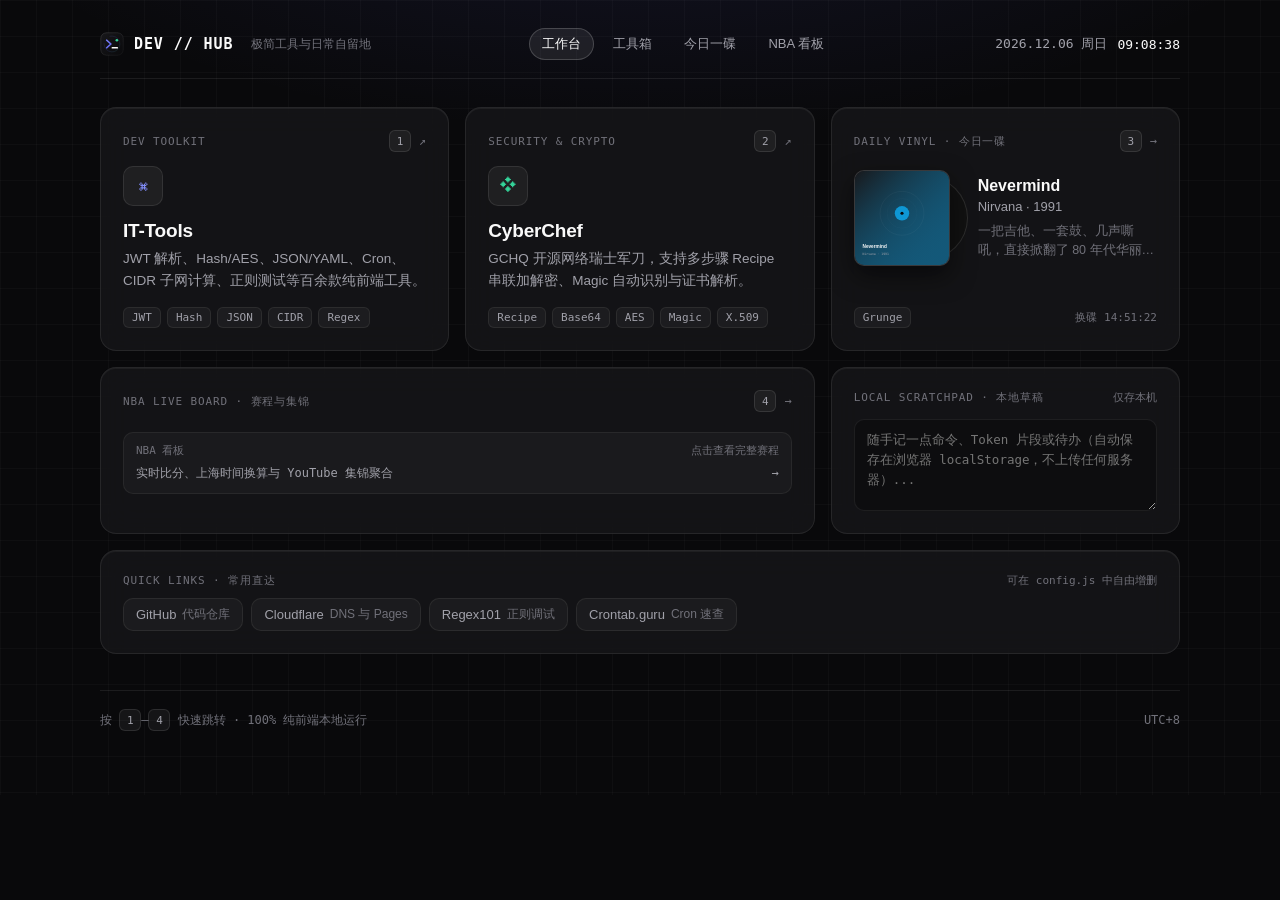
==== index.html @ 559cf58a "feat: initial DEV // HUB with local IT-Tools, CyberChef, Daily Vinyl, and NBA board" ====
<!DOCTYPE html>
<html lang="zh-CN">
<head>
  <meta charset="UTF-8" />
  <meta name="viewport" content="width=device-width, initial-scale=1.0" />
  <title>DEV // HUB — 个人数字工作台</title>
  <link rel="icon" type="image/svg+xml" href="./assets/icon.svg" />
  <link rel="stylesheet" href="./assets/theme.css" />
</head>
<body>
  <div class="container">
    <header class="topbar">
      <div class="brand">
        <img class="brand-icon" src="./assets/icon.svg" alt="DEV // HUB" />
        <span class="brand-title" id="siteTitle">DEV // HUB</span>
        <span class="brand-sub" id="siteSub">极简工具与日常自留地</span>
      </div>

      <nav class="nav-pills" aria-label="主导航">
        <a class="nav-pill active" href="./">工作台</a>
        <a class="nav-pill" href="./tools/?app=it-tools">工具箱</a>
        <a class="nav-pill" href="./vinyl/">今日一碟</a>
        <a class="nav-pill" href="./nba/">NBA 看板</a>
      </nav>

      <div class="clock-box" title="上海时间 (Asia/Shanghai)">
        <span id="clockDate">----.--.--</span>
        <span class="clock-time" id="clockTime">--:--:--</span>
      </div>
    </header>

    <main class="bento-grid">
      <!-- IT-Tools -->
      <a class="card card-interactive col-span-4" id="cardItTools" href="https://it-tools.tech" target="_blank" rel="noopener noreferrer">
        <div class="card-header">
          <span class="card-kicker">Dev Toolkit</span>
          <div style="display:flex;align-items:center;gap:8px;">
            <span class="kbd">1</span>
            <span class="arrow-hint">↗</span>
          </div>
        </div>
        <div class="tool-icon" style="color:#818cf8;">⌘</div>
        <h2 class="tool-title" id="itToolsName">IT-Tools</h2>
        <p class="tool-desc" id="itToolsDesc">开发者日常瑞士军刀。</p>
        <div class="tags" id="itToolsTags"></div>
      </a>

      <!-- CyberChef -->
      <a class="card card-interactive col-span-4" id="cardCyberChef" href="https://gchq.github.io/CyberChef/" target="_blank" rel="noopener noreferrer">
        <div class="card-header">
          <span class="card-kicker">Security &amp; Crypto</span>
          <div style="display:flex;align-items:center;gap:8px;">
            <span class="kbd">2</span>
            <span class="arrow-hint">↗</span>
          </div>
        </div>
        <div class="tool-icon" style="color:#34d399;">❖</div>
        <h2 class="tool-title" id="cyberChefName">CyberChef</h2>
        <p class="tool-desc" id="cyberChefDesc">安全与编解码流水线。</p>
        <div class="tags" id="cyberChefTags"></div>
      </a>

      <!-- 今日一碟 Live 卡片 -->
      <a class="card card-interactive col-span-4" id="cardVinyl" href="./vinyl/">
        <div class="card-header">
          <span class="card-kicker">Daily Vinyl · 今日一碟</span>
          <div style="display:flex;align-items:center;gap:8px;">
            <span class="kbd">3</span>
            <span class="arrow-hint">→</span>
          </div>
        </div>
        <div class="vinyl-preview">
          <div class="vinyl-thumb-wrap">
            <img class="vinyl-thumb" id="vinylThumb" alt="今日专辑封面" />
            <div class="vinyl-disc-mini" id="vinylDiscMini"></div>
          </div>
          <div class="vinyl-meta">
            <h3 id="vinylTitle">加载今日唱片...</h3>
            <div class="artist" id="vinylArtist">—</div>
            <div class="snippet" id="vinylSnippet">每天零点自动切换一张经典摇滚专辑。</div>
          </div>
        </div>
        <div class="tags" style="justify-content:space-between;align-items:center;">
          <span class="tag" id="vinylGenre">Classic Rock</span>
          <span style="font-family:var(--font-mono);font-size:11px;color:var(--text-muted);" id="vinylCountdown">00:00 换碟</span>
        </div>
      </a>

      <!-- NBA 赛程与亮点 Live 卡片 -->
      <a class="card card-interactive col-span-8" id="cardNba" href="./nba/">
        <div class="card-header">
          <span class="card-kicker">NBA Live Board · 赛程与集锦</span>
          <div style="display:flex;align-items:center;gap:8px;">
            <span class="kbd">4</span>
            <span class="arrow-hint">→</span>
          </div>
        </div>
        <div class="nba-mini-list" id="nbaMiniList">
          <div class="nba-mini-game">
            <div class="nba-mini-status"><span>正在拉取今日赛程...</span></div>
            <div class="nba-mini-row"><span>—</span><span>—</span></div>
          </div>
        </div>
      </a>

      <!-- 本地极简便签 -->
      <section class="card col-span-4" aria-label="本地暂存便签">
        <div class="card-header">
          <span class="card-kicker">Local Scratchpad · 本地草稿</span>
          <span style="font-family:var(--font-mono);font-size:11px;color:var(--text-muted);" id="scratchStatus">仅存本机</span>
        </div>
        <textarea
          class="scratchpad"
          id="scratchpad"
          placeholder="随手记一点命令、Token 片段或待办（自动保存在浏览器 localStorage，不上传任何服务器）..."
        ></textarea>
      </section>

      <!-- 常用快捷链接扩展位 -->
      <section class="card col-span-12" aria-label="快捷入口">
        <div class="card-header" style="margin-bottom:10px;">
          <span class="card-kicker">Quick Links · 常用直达</span>
          <span style="font-family:var(--font-mono);font-size:11px;color:var(--text-muted);">可在 config.js 中自由增删</span>
        </div>
        <div class="quick-links" id="quickLinks"></div>
      </section>
    </main>

    <footer class="footer">
      <span>按 <span class="kbd">1</span>–<span class="kbd">4</span> 快速跳转 · 100% 纯前端本地运行</span>
      <span id="footerDate">UTC+8</span>
    </footer>
  </div>

  <script type="module" src="./assets/home.js"></script>
</body>
</html>
---- assets/theme.css ----
:root {
  --bg: #09090b;
  --bg-elevated: rgba(24, 24, 27, 0.72);
  --bg-elevated-hover: rgba(30, 30, 35, 0.86);
  --border: rgba(255, 255, 255, 0.08);
  --border-hover: rgba(255, 255, 255, 0.18);
  --text: #fafafa;
  --text-secondary: #a1a1aa;
  --text-muted: #71717a;
  --accent: #6366f1;
  --accent-soft: rgba(99, 102, 241, 0.16);
  --emerald: #10b981;
  --amber: #f59e0b;
  --rose: #f43f5e;
  --radius: 16px;
  --radius-sm: 10px;
  --font-sans: 'Inter', -apple-system, BlinkMacSystemFont, 'SF Pro Text', 'PingFang SC', 'Helvetica Neue', sans-serif;
  --font-mono: 'JetBrains Mono', 'SF Mono', ui-monospace, SFMono-Regular, Menlo, Monaco, Consolas, monospace;
}

*,
*::before,
*::after {
  box-sizing: border-box;
}

html,
body {
  margin: 0;
  padding: 0;
  min-height: 100%;
  background-color: var(--bg);
  color: var(--text);
  font-family: var(--font-sans);
  -webkit-font-smoothing: antialiased;
  text-rendering: optimizeLegibility;
}

body {
  position: relative;
  overflow-x: hidden;
  background-image:
    radial-gradient(ellipse 80% 50% at 50% -20%, rgba(99, 102, 241, 0.14), transparent 70%),
    linear-gradient(rgba(255, 255, 255, 0.022) 1px, transparent 1px),
    linear-gradient(90deg, rgba(255, 255, 255, 0.022) 1px, transparent 1px);
  background-size: 100% 100%, 36px 36px, 36px 36px;
  background-attachment: fixed;
}

a {
  color: inherit;
  text-decoration: none;
}

button {
  font-family: inherit;
  color: inherit;
  cursor: pointer;
}

.container {
  width: 100%;
  max-width: 1120px;
  margin: 0 auto;
  padding: 28px 20px 64px;
}

/* Top Navigation Bar */
.topbar {
  display: flex;
  align-items: center;
  justify-content: space-between;
  gap: 16px;
  margin-bottom: 28px;
  padding-bottom: 18px;
  border-bottom: 1px solid var(--border);
}

.brand {
  display: flex;
  align-items: center;
  gap: 10px;
}

.brand-icon {
  width: 24px;
  height: 24px;
  border-radius: 6px;
  display: block;
  flex-shrink: 0;
}

.brand-dot {
  width: 10px;
  height: 10px;
  border-radius: 50%;
  background: var(--emerald);
  box-shadow: 0 0 12px rgba(16, 185, 129, 0.8);
}

.brand-title {
  font-family: var(--font-mono);
  font-size: 15px;
  font-weight: 600;
  letter-spacing: 0.06em;
}

.brand-sub {
  font-size: 12px;
  color: var(--text-muted);
  margin-left: 8px;
}

.nav-pills {
  display: flex;
  align-items: center;
  gap: 6px;
}

.nav-pill {
  padding: 6px 12px;
  border-radius: 999px;
  font-size: 13px;
  color: var(--text-secondary);
  border: 1px solid transparent;
  transition: all 0.18s ease;
}

.nav-pill:hover {
  color: var(--text);
  background: rgba(255, 255, 255, 0.05);
}

.nav-pill.active {
  color: var(--text);
  background: rgba(255, 255, 255, 0.08);
  border-color: var(--border-hover);
}

.clock-box {
  display: flex;
  align-items: center;
  gap: 10px;
  font-family: var(--font-mono);
  font-size: 13px;
  color: var(--text-secondary);
}

.clock-time {
  color: var(--text);
  font-weight: 500;
  font-variant-numeric: tabular-nums;
}

/* Cards */
.card {
  position: relative;
  display: flex;
  flex-direction: column;
  background: var(--bg-elevated);
  backdrop-filter: blur(16px);
  -webkit-backdrop-filter: blur(16px);
  border: 1px solid var(--border);
  border-radius: var(--radius);
  padding: 22px;
  box-shadow: inset 0 1px 0 rgba(255, 255, 255, 0.05);
  transition: border-color 0.2s ease, background-color 0.2s ease, transform 0.2s ease, box-shadow 0.2s ease;
  overflow: hidden;
}

.card-interactive:hover {
  border-color: var(--border-hover);
  background: var(--bg-elevated-hover);
  transform: translateY(-2px);
  box-shadow:
    inset 0 1px 0 rgba(255, 255, 255, 0.08),
    0 12px 32px -12px rgba(0, 0, 0, 0.65);
}

.card-header {
  display: flex;
  align-items: center;
  justify-content: space-between;
  gap: 12px;
  margin-bottom: 14px;
}

.card-kicker {
  display: inline-flex;
  align-items: center;
  gap: 8px;
  font-family: var(--font-mono);
  font-size: 11px;
  text-transform: uppercase;
  letter-spacing: 0.08em;
  color: var(--text-muted);
}

.kbd {
  display: inline-flex;
  align-items: center;
  justify-content: center;
  min-width: 22px;
  height: 22px;
  padding: 0 6px;
  border-radius: 6px;
  font-family: var(--font-mono);
  font-size: 11px;
  color: var(--text-secondary);
  background: rgba(255, 255, 255, 0.05);
  border: 1px solid rgba(255, 255, 255, 0.1);
}

.tags {
  display: flex;
  flex-wrap: wrap;
  gap: 6px;
  margin-top: auto;
  padding-top: 16px;
}

.tag {
  font-family: var(--font-mono);
  font-size: 11px;
  color: var(--text-secondary);
  background: rgba(255, 255, 255, 0.04);
  border: 1px solid rgba(255, 255, 255, 0.07);
  padding: 3px 8px;
  border-radius: 6px;
}

.btn {
  display: inline-flex;
  align-items: center;
  justify-content: center;
  gap: 6px;
  padding: 8px 14px;
  border-radius: var(--radius-sm);
  font-size: 13px;
  font-weight: 500;
  border: 1px solid var(--border);
  background: rgba(255, 255, 255, 0.05);
  color: var(--text);
  transition: all 0.18s ease;
}

.btn:hover {
  background: rgba(255, 255, 255, 0.1);
  border-color: var(--border-hover);
}

.btn-primary {
  background: rgba(99, 102, 241, 0.2);
  border-color: rgba(99, 102, 241, 0.45);
  color: #e0e7ff;
}

.btn-primary:hover {
  background: rgba(99, 102, 241, 0.32);
  border-color: rgba(99, 102, 241, 0.7);
}

.btn-sm {
  padding: 5px 10px;
  font-size: 12px;
  border-radius: 8px;
}

/* Bento Grid on Home */
.bento-grid {
  display: grid;
  grid-template-columns: repeat(12, minmax(0, 1fr));
  gap: 16px;
}

.col-span-4 { grid-column: span 4; }
.col-span-5 { grid-column: span 5; }
.col-span-6 { grid-column: span 6; }
.col-span-7 { grid-column: span 7; }
.col-span-8 { grid-column: span 8; }
.col-span-12 { grid-column: span 12; }

.tool-icon {
  width: 40px;
  height: 40px;
  border-radius: 10px;
  display: flex;
  align-items: center;
  justify-content: center;
  font-size: 19px;
  background: rgba(255, 255, 255, 0.05);
  border: 1px solid rgba(255, 255, 255, 0.09);
  margin-bottom: 14px;
}

.tool-title {
  margin: 0 0 6px;
  font-size: 19px;
  font-weight: 600;
  letter-spacing: -0.01em;
}

.tool-desc {
  margin: 0;
  font-size: 13.5px;
  line-height: 1.6;
  color: var(--text-secondary);
}

.arrow-hint {
  font-family: var(--font-mono);
  font-size: 12px;
  color: var(--text-muted);
  transition: transform 0.2s ease, color 0.2s ease;
}

.card-interactive:hover .arrow-hint {
  color: var(--text);
  transform: translate(2px, -2px);
}

/* Home Daily Vinyl Preview */
.vinyl-preview {
  display: flex;
  gap: 16px;
  align-items: center;
  margin-top: 4px;
}

.vinyl-thumb-wrap {
  position: relative;
  width: 96px;
  height: 96px;
  flex-shrink: 0;
}

.vinyl-thumb {
  width: 96px;
  height: 96px;
  border-radius: 10px;
  object-fit: cover;
  border: 1px solid rgba(255, 255, 255, 0.14);
  box-shadow: 0 10px 24px rgba(0, 0, 0, 0.5);
  position: relative;
  z-index: 2;
  background: #18181b;
}

.vinyl-disc-mini {
  position: absolute;
  top: 6px;
  right: -18px;
  width: 84px;
  height: 84px;
  border-radius: 50%;
  background:
    radial-gradient(circle at center, #18181b 0 14%, #6366f1 14% 26%, #111 27% 100%);
  border: 1px solid rgba(255, 255, 255, 0.12);
  z-index: 1;
  transition: transform 0.35s ease;
}

.card-interactive:hover .vinyl-disc-mini {
  transform: translateX(6px) rotate(45deg);
}

.vinyl-meta {
  min-width: 0;
  padding-left: 12px;
}

.vinyl-meta h3 {
  margin: 0 0 4px;
  font-size: 16px;
  font-weight: 600;
  white-space: nowrap;
  overflow: hidden;
  text-overflow: ellipsis;
}

.vinyl-meta .artist {
  font-size: 13px;
  color: var(--text-secondary);
  margin-bottom: 8px;
}

.vinyl-meta .snippet {
  font-size: 12.5px;
  line-height: 1.5;
  color: var(--text-muted);
  display: -webkit-box;
  -webkit-line-clamp: 2;
  -webkit-box-orient: vertical;
  overflow: hidden;
}

/* Home NBA Strip */
.nba-mini-list {
  display: grid;
  grid-template-columns: repeat(3, minmax(0, 1fr));
  gap: 10px;
  margin-top: 6px;
}

.nba-mini-game {
  padding: 10px 12px;
  border-radius: 10px;
  background: rgba(255, 255, 255, 0.03);
  border: 1px solid rgba(255, 255, 255, 0.06);
  font-family: var(--font-mono);
  font-size: 12px;
}

.nba-mini-status {
  font-size: 11px;
  color: var(--text-muted);
  margin-bottom: 6px;
  display: flex;
  justify-content: space-between;
}

.nba-mini-row {
  display: flex;
  justify-content: space-between;
  align-items: center;
  line-height: 1.6;
}

.live-badge {
  color: var(--rose);
  font-weight: 600;
}

/* Scratchpad */
.scratchpad {
  width: 100%;
  min-height: 92px;
  resize: vertical;
  background: rgba(0, 0, 0, 0.28);
  border: 1px solid rgba(255, 255, 255, 0.07);
  border-radius: 10px;
  padding: 10px 12px;
  color: var(--text);
  font-family: var(--font-mono);
  font-size: 12.5px;
  line-height: 1.6;
  outline: none;
  transition: border-color 0.18s ease;
}

.scratchpad:focus {
  border-color: rgba(99, 102, 241, 0.55);
}

.quick-links {
  display: flex;
  flex-wrap: wrap;
  gap: 8px;
}

.quick-link {
  display: inline-flex;
  align-items: center;
  gap: 6px;
  padding: 7px 12px;
  border-radius: 10px;
  font-size: 13px;
  background: rgba(255, 255, 255, 0.035);
  border: 1px solid rgba(255, 255, 255, 0.07);
  color: var(--text-secondary);
  transition: all 0.18s ease;
}

.quick-link:hover {
  color: var(--text);
  border-color: var(--border-hover);
  background: rgba(255, 255, 255, 0.07);
}

.footer {
  margin-top: 36px;
  padding-top: 18px;
  border-top: 1px solid var(--border);
  display: flex;
  align-items: center;
  justify-content: space-between;
  flex-wrap: wrap;
  gap: 12px;
  font-size: 12px;
  color: var(--text-muted);
  font-family: var(--font-mono);
}

/* Responsive */
@media (max-width: 900px) {
  .col-span-4,
  .col-span-5,
  .col-span-6,
  .col-span-7,
  .col-span-8 {
    grid-column: span 12;
  }

  .nba-mini-list {
    grid-template-columns: 1fr;
  }

  .topbar {
    flex-wrap: wrap;
  }

  .brand-sub {
    display: none;
  }
}
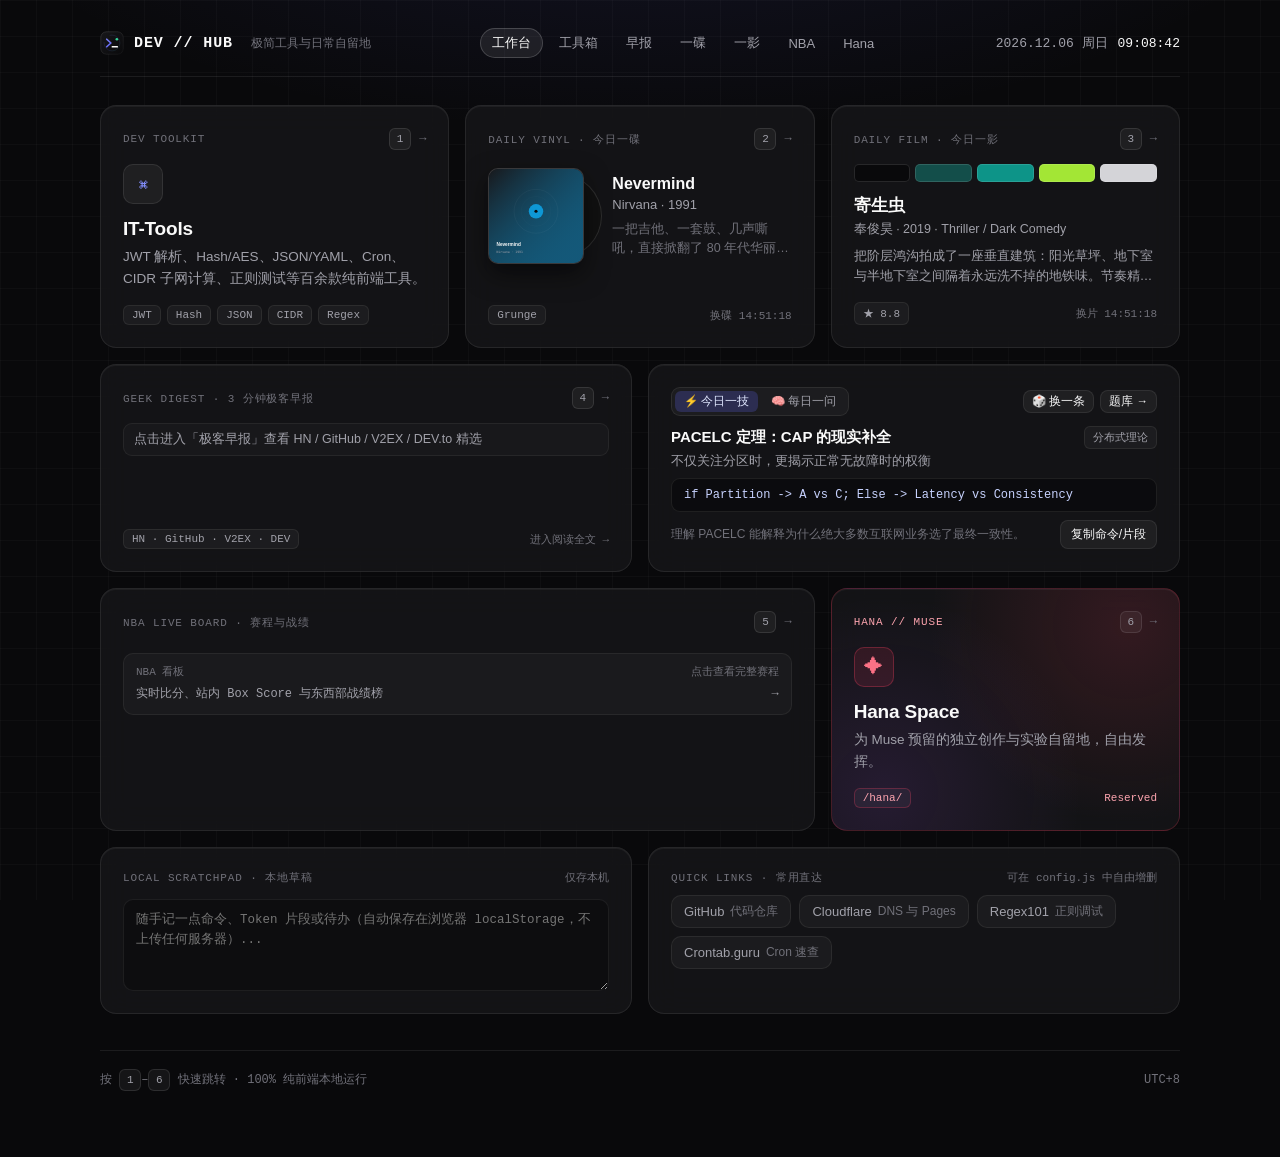
==== commit 7b943ff7: "feat: add /hana, /digest, /film, /qotd; upgrade vinyl & nba; remove CyberChef" ====
--- a/index.html
+++ b/index.html
@@ -18,9 +18,12 @@
 
       <nav class="nav-pills" aria-label="主导航">
         <a class="nav-pill active" href="./">工作台</a>
-        <a class="nav-pill" href="./tools/?app=it-tools">工具箱</a>
-        <a class="nav-pill" href="./vinyl/">今日一碟</a>
-        <a class="nav-pill" href="./nba/">NBA 看板</a>
+        <a class="nav-pill" href="./tools/">工具箱</a>
+        <a class="nav-pill" href="./digest/">早报</a>
+        <a class="nav-pill" href="./vinyl/">一碟</a>
+        <a class="nav-pill" href="./film/">一影</a>
+        <a class="nav-pill" href="./nba/">NBA</a>
+        <a class="nav-pill" href="./hana/">Hana</a>
       </nav>
 
       <div class="clock-box" title="上海时间 (Asia/Shanghai)">
@@ -30,13 +33,13 @@
     </header>
 
     <main class="bento-grid">
-      <!-- IT-Tools -->
-      <a class="card card-interactive col-span-4" id="cardItTools" href="https://it-tools.tech" target="_blank" rel="noopener noreferrer">
+      <!-- 1. IT-Tools -->
+      <a class="card card-interactive col-span-4" id="cardItTools" href="./tools/">
         <div class="card-header">
           <span class="card-kicker">Dev Toolkit</span>
           <div style="display:flex;align-items:center;gap:8px;">
             <span class="kbd">1</span>
-            <span class="arrow-hint">↗</span>
+            <span class="arrow-hint">→</span>
           </div>
         </div>
         <div class="tool-icon" style="color:#818cf8;">⌘</div>
@@ -45,27 +48,12 @@
         <div class="tags" id="itToolsTags"></div>
       </a>
 
-      <!-- CyberChef -->
-      <a class="card card-interactive col-span-4" id="cardCyberChef" href="https://gchq.github.io/CyberChef/" target="_blank" rel="noopener noreferrer">
-        <div class="card-header">
-          <span class="card-kicker">Security &amp; Crypto</span>
+      <!-- 2. 今日一碟 Live 卡片 -->
+      <a class="card card-interactive col-span-4" id="cardVinyl" href="./vinyl/">
+        <div class="card-header">
+          <span class="card-kicker">Daily Vinyl · 今日一碟</span>
           <div style="display:flex;align-items:center;gap:8px;">
             <span class="kbd">2</span>
-            <span class="arrow-hint">↗</span>
-          </div>
-        </div>
-        <div class="tool-icon" style="color:#34d399;">❖</div>
-        <h2 class="tool-title" id="cyberChefName">CyberChef</h2>
-        <p class="tool-desc" id="cyberChefDesc">安全与编解码流水线。</p>
-        <div class="tags" id="cyberChefTags"></div>
-      </a>
-
-      <!-- 今日一碟 Live 卡片 -->
-      <a class="card card-interactive col-span-4" id="cardVinyl" href="./vinyl/">
-        <div class="card-header">
-          <span class="card-kicker">Daily Vinyl · 今日一碟</span>
-          <div style="display:flex;align-items:center;gap:8px;">
-            <span class="kbd">3</span>
             <span class="arrow-hint">→</span>
           </div>
         </div>
@@ -86,12 +74,71 @@
         </div>
       </a>
 
-      <!-- NBA 赛程与亮点 Live 卡片 -->
+      <!-- 3. 今日一影 Live 卡片 -->
+      <a class="card card-interactive col-span-4" id="cardFilm" href="./film/">
+        <div class="card-header">
+          <span class="card-kicker">Daily Film · 今日一影</span>
+          <div style="display:flex;align-items:center;gap:8px;">
+            <span class="kbd">3</span>
+            <span class="arrow-hint">→</span>
+          </div>
+        </div>
+        <div class="palette-strip" id="filmPalettePreview" style="margin-bottom:12px;"></div>
+        <h3 id="filmTitle" style="margin:0 0 4px;font-size:17px;font-weight:600;">加载今日电影...</h3>
+        <div id="filmMeta" style="font-size:12.5px;color:var(--text-secondary);margin-bottom:8px;">—</div>
+        <p id="filmSnippet" class="tool-desc" style="font-size:12.5px;display:-webkit-box;-webkit-line-clamp:2;-webkit-box-orient:vertical;overflow:hidden;">
+          每天零点推荐一部值得重温的影史佳作。
+        </p>
+        <div class="tags" style="justify-content:space-between;align-items:center;">
+          <span class="tag" id="filmRatingTag">★ —</span>
+          <span style="font-family:var(--font-mono);font-size:11px;color:var(--text-muted);" id="filmCountdown">换片 --:--:--</span>
+        </div>
+      </a>
+
+      <!-- 4. 极客早报 · 3 分钟速览 -->
+      <a class="card card-interactive col-span-6" id="cardDigest" href="./digest/">
+        <div class="card-header">
+          <span class="card-kicker">Geek Digest · 3 分钟极客早报</span>
+          <div style="display:flex;align-items:center;gap:8px;">
+            <span class="kbd">4</span>
+            <span class="arrow-hint">→</span>
+          </div>
+        </div>
+        <div class="digest-mini-list" id="digestMiniList">
+          <div class="digest-mini-item">
+            <span class="digest-mini-title">正在聚合 HN / GitHub / V2EX / DEV.to...</span>
+          </div>
+        </div>
+        <div class="tags" style="justify-content:space-between;align-items:center;padding-top:12px;">
+          <span class="tag" id="digestSourcesTag">HN · GitHub · V2EX · DEV</span>
+          <span style="font-family:var(--font-mono);font-size:11px;color:var(--text-muted);">进入阅读全文 →</span>
+        </div>
+      </a>
+
+      <!-- 今日一词 / 每日一问（首页内联交互卡） -->
+      <section class="card col-span-6" aria-label="今日一词与每日一问">
+        <div class="card-header" style="margin-bottom:10px;">
+          <div class="qotd-tabs" role="tablist">
+            <button class="qotd-tab active" id="homeTabTip" data-qmode="tip">⚡ 今日一技</button>
+            <button class="qotd-tab" id="homeTabQ" data-qmode="question">🧠 每日一问</button>
+          </div>
+          <div style="display:flex;align-items:center;gap:6px;">
+            <button class="btn btn-sm" id="btnQotdRoll" style="padding:3px 8px;font-size:11.5px;">🎲 换一条</button>
+            <a class="btn btn-sm" href="./qotd/" style="padding:3px 8px;font-size:11.5px;">题库 →</a>
+          </div>
+        </div>
+
+        <div id="homeQotdBody">
+          <div style="font-size:13px;color:var(--text-muted);">正在加载今日一词与每日一问...</div>
+        </div>
+      </section>
+
+      <!-- 5. NBA 赛程与亮点 Live 卡片 -->
       <a class="card card-interactive col-span-8" id="cardNba" href="./nba/">
         <div class="card-header">
-          <span class="card-kicker">NBA Live Board · 赛程与集锦</span>
-          <div style="display:flex;align-items:center;gap:8px;">
-            <span class="kbd">4</span>
+          <span class="card-kicker">NBA Live Board · 赛程与战绩</span>
+          <div style="display:flex;align-items:center;gap:8px;">
+            <span class="kbd">5</span>
             <span class="arrow-hint">→</span>
           </div>
         </div>
@@ -103,8 +150,26 @@
         </div>
       </a>
 
+      <!-- 6. Hana // Muse 专属预留空间 -->
+      <a class="card card-interactive card-hana col-span-4" id="cardHana" href="./hana/">
+        <div class="card-header">
+          <span class="card-kicker" style="color:#fda4af;">Hana // Muse</span>
+          <div style="display:flex;align-items:center;gap:8px;">
+            <span class="kbd">6</span>
+            <span class="arrow-hint">→</span>
+          </div>
+        </div>
+        <div class="tool-icon" style="color:#fb7185;border-color:rgba(244,63,94,0.3);background:rgba(244,63,94,0.12);">✦</div>
+        <h2 class="tool-title">Hana Space</h2>
+        <p class="tool-desc">为 Muse 预留的独立创作与实验自留地，自由发挥。</p>
+        <div class="tags" style="justify-content:space-between;align-items:center;">
+          <span class="tag" style="color:#fda4af;border-color:rgba(244,63,94,0.28);">/hana/</span>
+          <span style="font-family:var(--font-mono);font-size:11px;color:#fda4af;">Reserved</span>
+        </div>
+      </a>
+
       <!-- 本地极简便签 -->
-      <section class="card col-span-4" aria-label="本地暂存便签">
+      <section class="card col-span-6" aria-label="本地暂存便签">
         <div class="card-header">
           <span class="card-kicker">Local Scratchpad · 本地草稿</span>
           <span style="font-family:var(--font-mono);font-size:11px;color:var(--text-muted);" id="scratchStatus">仅存本机</span>
@@ -117,7 +182,7 @@
       </section>
 
       <!-- 常用快捷链接扩展位 -->
-      <section class="card col-span-12" aria-label="快捷入口">
+      <section class="card col-span-6" aria-label="快捷入口">
         <div class="card-header" style="margin-bottom:10px;">
           <span class="card-kicker">Quick Links · 常用直达</span>
           <span style="font-family:var(--font-mono);font-size:11px;color:var(--text-muted);">可在 config.js 中自由增删</span>
@@ -127,7 +192,7 @@
     </main>
 
     <footer class="footer">
-      <span>按 <span class="kbd">1</span>–<span class="kbd">4</span> 快速跳转 · 100% 纯前端本地运行</span>
+      <span>按 <span class="kbd">1</span>–<span class="kbd">6</span> 快速跳转 · 100% 纯前端本地运行</span>
       <span id="footerDate">UTC+8</span>
     </footer>
   </div>
--- a/assets/theme.css
+++ b/assets/theme.css
@@ -114,16 +114,18 @@
 .nav-pills {
   display: flex;
   align-items: center;
-  gap: 6px;
+  flex-wrap: wrap;
+  gap: 4px;
 }
 
 .nav-pill {
-  padding: 6px 12px;
+  padding: 5px 11px;
   border-radius: 999px;
   font-size: 13px;
   color: var(--text-secondary);
   border: 1px solid transparent;
   transition: all 0.18s ease;
+  white-space: nowrap;
 }
 
 .nav-pill:hover {
@@ -491,6 +493,207 @@
   font-family: var(--font-mono);
 }
 
+/* Source Badges & Compact Digest List */
+.source-badge {
+  display: inline-flex;
+  align-items: center;
+  justify-content: center;
+  padding: 2px 7px;
+  border-radius: 6px;
+  font-family: var(--font-mono);
+  font-size: 10.5px;
+  font-weight: 600;
+  letter-spacing: 0.03em;
+  flex-shrink: 0;
+  border: 1px solid transparent;
+}
+
+.source-hn {
+  color: #fb923c;
+  background: rgba(249, 115, 22, 0.12);
+  border-color: rgba(249, 115, 22, 0.28);
+}
+
+.source-github {
+  color: #e4e4e7;
+  background: rgba(255, 255, 255, 0.08);
+  border-color: rgba(255, 255, 255, 0.16);
+}
+
+.source-v2ex {
+  color: #38bdf8;
+  background: rgba(56, 189, 248, 0.12);
+  border-color: rgba(56, 189, 248, 0.28);
+}
+
+.source-devto {
+  color: #34d399;
+  background: rgba(16, 185, 129, 0.12);
+  border-color: rgba(16, 185, 129, 0.28);
+}
+
+.digest-mini-list {
+  display: flex;
+  flex-direction: column;
+  gap: 8px;
+}
+
+.digest-mini-item {
+  display: flex;
+  align-items: center;
+  justify-content: space-between;
+  gap: 10px;
+  padding: 7px 10px;
+  border-radius: 9px;
+  background: rgba(255, 255, 255, 0.025);
+  border: 1px solid rgba(255, 255, 255, 0.06);
+  font-size: 12.5px;
+}
+
+.digest-mini-title {
+  min-width: 0;
+  flex: 1;
+  white-space: nowrap;
+  overflow: hidden;
+  text-overflow: ellipsis;
+  color: var(--text-secondary);
+}
+
+.digest-mini-meta {
+  font-family: var(--font-mono);
+  font-size: 11px;
+  color: var(--text-muted);
+  flex-shrink: 0;
+}
+
+/* Film Palette Strip */
+.palette-strip {
+  display: flex;
+  gap: 5px;
+  height: 18px;
+  width: 100%;
+}
+
+.palette-swatch {
+  flex: 1;
+  height: 100%;
+  border-radius: 5px;
+  border: 1px solid rgba(255, 255, 255, 0.12);
+  position: relative;
+  transition: transform 0.16s ease, flex 0.16s ease;
+}
+
+.palette-swatch:hover {
+  transform: translateY(-2px);
+}
+
+/* Interactive QOTD Widget */
+.qotd-tabs {
+  display: inline-flex;
+  gap: 4px;
+  padding: 3px;
+  border-radius: 9px;
+  background: rgba(255, 255, 255, 0.04);
+  border: 1px solid rgba(255, 255, 255, 0.08);
+}
+
+.qotd-tab {
+  padding: 3px 9px;
+  border-radius: 6px;
+  border: 0;
+  background: transparent;
+  color: var(--text-secondary);
+  font-size: 11.5px;
+  transition: all 0.15s ease;
+}
+
+.qotd-tab.active {
+  background: rgba(99, 102, 241, 0.24);
+  color: #e0e7ff;
+  font-weight: 500;
+}
+
+.qotd-code {
+  margin: 8px 0;
+  padding: 9px 12px;
+  border-radius: 9px;
+  background: rgba(0, 0, 0, 0.36);
+  border: 1px solid rgba(255, 255, 255, 0.08);
+  font-family: var(--font-mono);
+  font-size: 12px;
+  color: #c7d2fe;
+  overflow-x: auto;
+  white-space: pre-wrap;
+  word-break: break-all;
+}
+
+.qotd-answer {
+  margin-top: 8px;
+  padding: 10px 12px;
+  border-radius: 9px;
+  background: rgba(16, 185, 129, 0.08);
+  border: 1px solid rgba(16, 185, 129, 0.22);
+  font-size: 12.5px;
+  line-height: 1.6;
+  color: #d4d4d8;
+}
+
+/* Hana Reserved Card */
+.card-hana {
+  background:
+    radial-gradient(circle at 85% 15%, rgba(244, 63, 94, 0.14), transparent 55%),
+    radial-gradient(circle at 15% 85%, rgba(168, 85, 247, 0.12), transparent 55%),
+    var(--bg-elevated);
+  border-color: rgba(244, 63, 94, 0.22);
+}
+
+.card-hana:hover {
+  border-color: rgba(244, 63, 94, 0.48);
+}
+
+/* Slide-over Drawer */
+.drawer-backdrop {
+  position: fixed;
+  inset: 0;
+  background: rgba(0, 0, 0, 0.65);
+  backdrop-filter: blur(6px);
+  -webkit-backdrop-filter: blur(6px);
+  z-index: 60;
+  display: none;
+  justify-content: flex-end;
+}
+
+.drawer-backdrop.open {
+  display: flex;
+}
+
+.drawer-panel {
+  width: min(680px, 100vw);
+  height: 100%;
+  background: #0d0d11;
+  border-left: 1px solid var(--border-hover);
+  box-shadow: -20px 0 60px rgba(0, 0, 0, 0.8);
+  display: flex;
+  flex-direction: column;
+  overflow: hidden;
+}
+
+.drawer-header {
+  display: flex;
+  align-items: center;
+  justify-content: space-between;
+  gap: 12px;
+  padding: 18px 22px;
+  border-bottom: 1px solid var(--border);
+  background: rgba(24, 24, 27, 0.85);
+}
+
+.drawer-body {
+  flex: 1;
+  overflow-y: auto;
+  padding: 20px 22px 36px;
+}
+
 /* Responsive */
 @media (max-width: 900px) {
   .col-span-4,
@@ -512,4 +715,9 @@
   .brand-sub {
     display: none;
   }
-}
+
+  .nav-pill {
+    padding: 4px 9px;
+    font-size: 12px;
+  }
+}
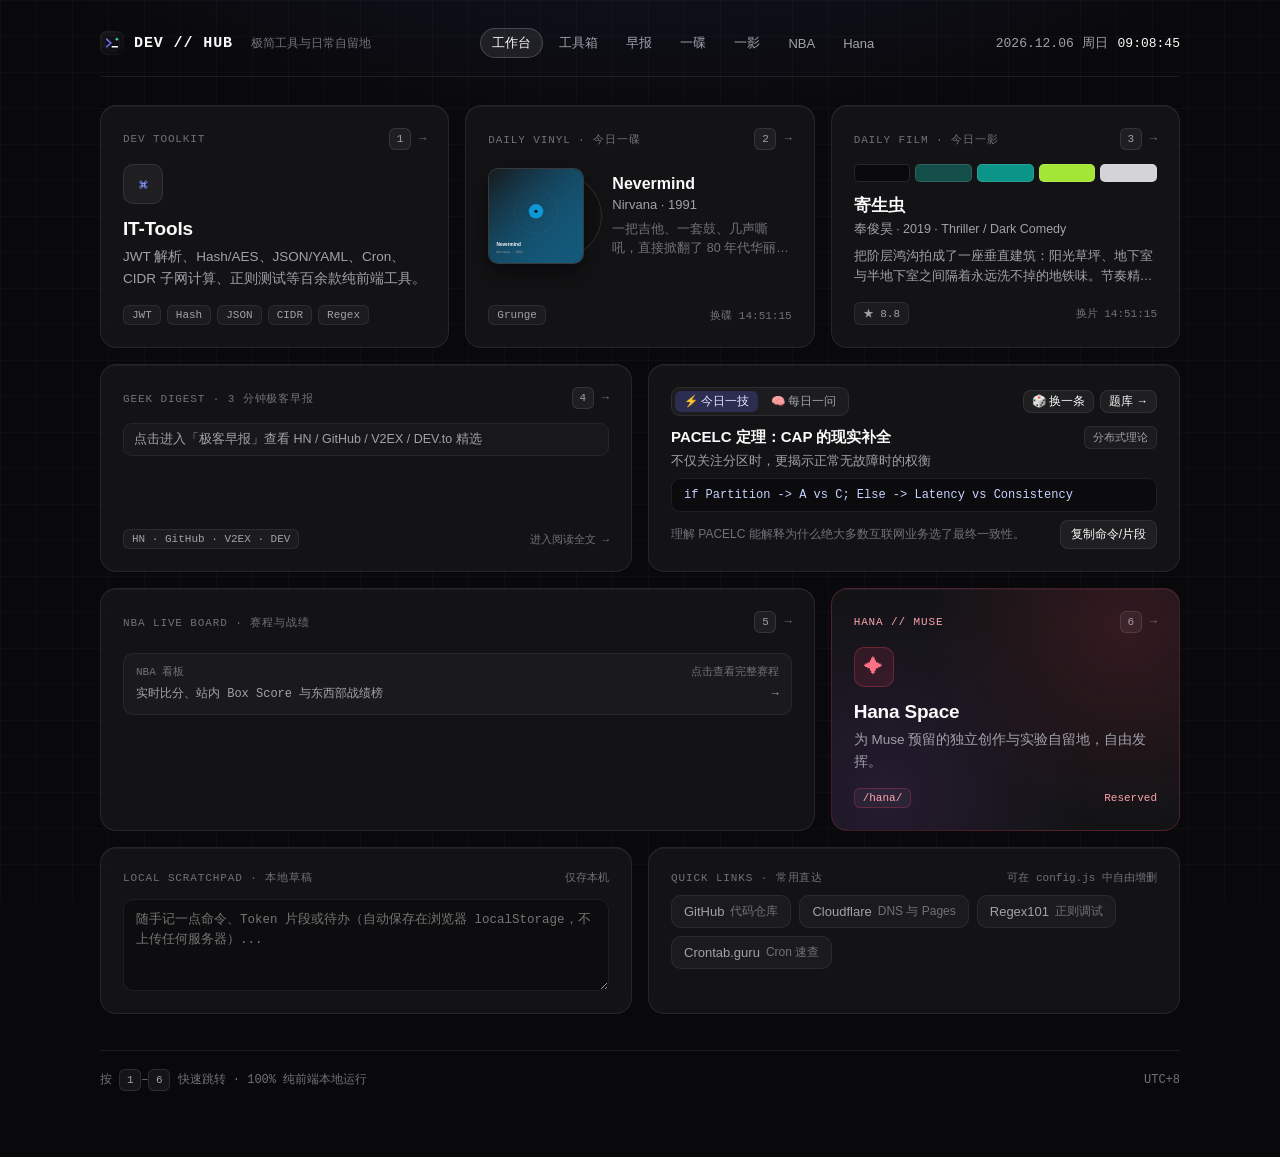
==== commit c4aea6b8: "fix: improve mobile responsive layouts and prevent vinyl card clipping" ====
--- a/index.html
+++ b/index.html
@@ -117,7 +117,7 @@
 
       <!-- 今日一词 / 每日一问（首页内联交互卡） -->
       <section class="card col-span-6" aria-label="今日一词与每日一问">
-        <div class="card-header" style="margin-bottom:10px;">
+        <div class="card-header" style="margin-bottom:10px;flex-wrap:wrap;">
           <div class="qotd-tabs" role="tablist">
             <button class="qotd-tab active" id="homeTabTip" data-qmode="tip">⚡ 今日一技</button>
             <button class="qotd-tab" id="homeTabQ" data-qmode="question">🧠 每日一问</button>
@@ -183,7 +183,7 @@
 
       <!-- 常用快捷链接扩展位 -->
       <section class="card col-span-6" aria-label="快捷入口">
-        <div class="card-header" style="margin-bottom:10px;">
+        <div class="card-header" style="margin-bottom:10px;flex-wrap:wrap;">
           <span class="card-kicker">Quick Links · 常用直达</span>
           <span style="font-family:var(--font-mono);font-size:11px;color:var(--text-muted);">可在 config.js 中自由增删</span>
         </div>
--- a/assets/theme.css
+++ b/assets/theme.css
@@ -275,6 +275,10 @@
   gap: 16px;
 }
 
+.bento-grid > * {
+  min-width: 0;
+}
+
 .col-span-4 { grid-column: span 4; }
 .col-span-5 { grid-column: span 5; }
 .col-span-6 { grid-column: span 6; }
@@ -721,3 +725,62 @@
     font-size: 12px;
   }
 }
+
+@media (max-width: 640px) {
+  .container {
+    padding: 16px 14px 48px;
+  }
+
+  .card {
+    padding: 16px;
+    border-radius: 14px;
+  }
+
+  .card-header {
+    flex-wrap: wrap;
+  }
+
+  .topbar {
+    gap: 10px;
+    margin-bottom: 18px;
+    padding-bottom: 14px;
+  }
+
+  .clock-box {
+    font-size: 12px;
+    gap: 6px;
+  }
+
+  .vinyl-preview {
+    gap: 12px;
+  }
+
+  .vinyl-thumb-wrap,
+  .vinyl-thumb {
+    width: 76px;
+    height: 76px;
+  }
+
+  .vinyl-disc-mini {
+    width: 66px;
+    height: 66px;
+    top: 5px;
+    right: -14px;
+  }
+
+  .vinyl-meta {
+    padding-left: 8px;
+  }
+
+  .digest-mini-meta {
+    display: none;
+  }
+
+  .drawer-header {
+    padding: 14px 16px;
+  }
+
+  .drawer-body {
+    padding: 16px 14px 28px;
+  }
+}
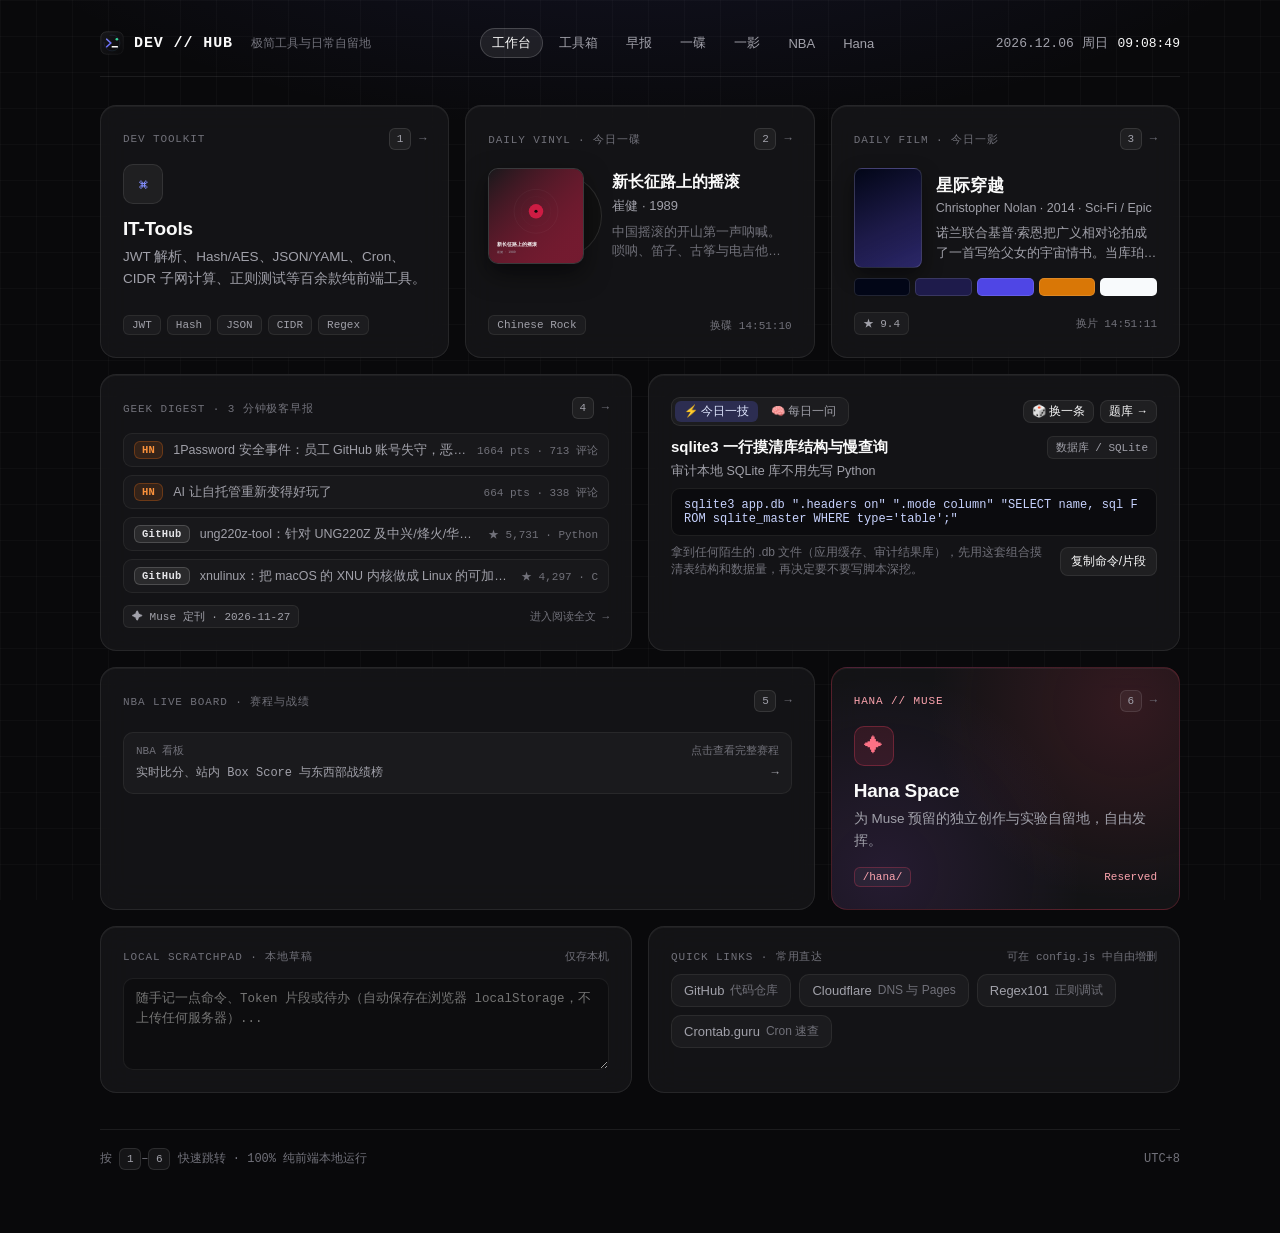
==== commit d8b879fd: "feat: add movie posters for all films and edge fallback proxy" ====
--- a/index.html
+++ b/index.html
@@ -83,12 +83,19 @@
             <span class="arrow-hint">→</span>
           </div>
         </div>
-        <div class="palette-strip" id="filmPalettePreview" style="margin-bottom:12px;"></div>
-        <h3 id="filmTitle" style="margin:0 0 4px;font-size:17px;font-weight:600;">加载今日电影...</h3>
-        <div id="filmMeta" style="font-size:12.5px;color:var(--text-secondary);margin-bottom:8px;">—</div>
-        <p id="filmSnippet" class="tool-desc" style="font-size:12.5px;display:-webkit-box;-webkit-line-clamp:2;-webkit-box-orient:vertical;overflow:hidden;">
-          每天零点推荐一部值得重温的影史佳作。
-        </p>
+        <div class="film-home-preview">
+          <div class="film-home-poster-wrap" id="filmPosterWrap">
+            <img class="film-home-poster" id="filmPosterThumb" alt="今日电影海报" referrerpolicy="no-referrer" />
+          </div>
+          <div style="min-width:0;flex:1;">
+            <h3 id="filmTitle" style="margin:0 0 4px;font-size:17px;font-weight:600;white-space:nowrap;overflow:hidden;text-overflow:ellipsis;">加载今日电影...</h3>
+            <div id="filmMeta" style="font-size:12.5px;color:var(--text-secondary);margin-bottom:8px;">—</div>
+            <p id="filmSnippet" class="tool-desc" style="font-size:12.5px;display:-webkit-box;-webkit-line-clamp:2;-webkit-box-orient:vertical;overflow:hidden;">
+              每天零点推荐一部值得重温的影史佳作。
+            </p>
+          </div>
+        </div>
+        <div class="palette-strip" id="filmPalettePreview"></div>
         <div class="tags" style="justify-content:space-between;align-items:center;">
           <span class="tag" id="filmRatingTag">★ —</span>
           <span style="font-family:var(--font-mono);font-size:11px;color:var(--text-muted);" id="filmCountdown">换片 --:--:--</span>
--- a/assets/theme.css
+++ b/assets/theme.css
@@ -591,6 +591,39 @@
   transform: translateY(-2px);
 }
 
+.film-home-preview {
+  display: flex;
+  gap: 14px;
+  align-items: center;
+  margin-top: 4px;
+  margin-bottom: 10px;
+}
+
+.film-home-poster-wrap {
+  position: relative;
+  width: 68px;
+  height: 100px;
+  border-radius: 8px;
+  overflow: hidden;
+  flex-shrink: 0;
+  border: 1px solid rgba(255, 255, 255, 0.14);
+  box-shadow: 0 8px 20px rgba(0, 0, 0, 0.45);
+  background: #141418;
+}
+
+.film-home-poster {
+  width: 100%;
+  height: 100%;
+  object-fit: cover;
+  opacity: 0;
+  transition: opacity 0.3s ease;
+  display: block;
+}
+
+.film-home-poster.loaded {
+  opacity: 1;
+}
+
 /* Interactive QOTD Widget */
 .qotd-tabs {
   display: inline-flex;
@@ -772,6 +805,11 @@
     padding-left: 8px;
   }
 
+  .film-home-poster-wrap {
+    width: 58px;
+    height: 86px;
+  }
+
   .digest-mini-meta {
     display: none;
   }
